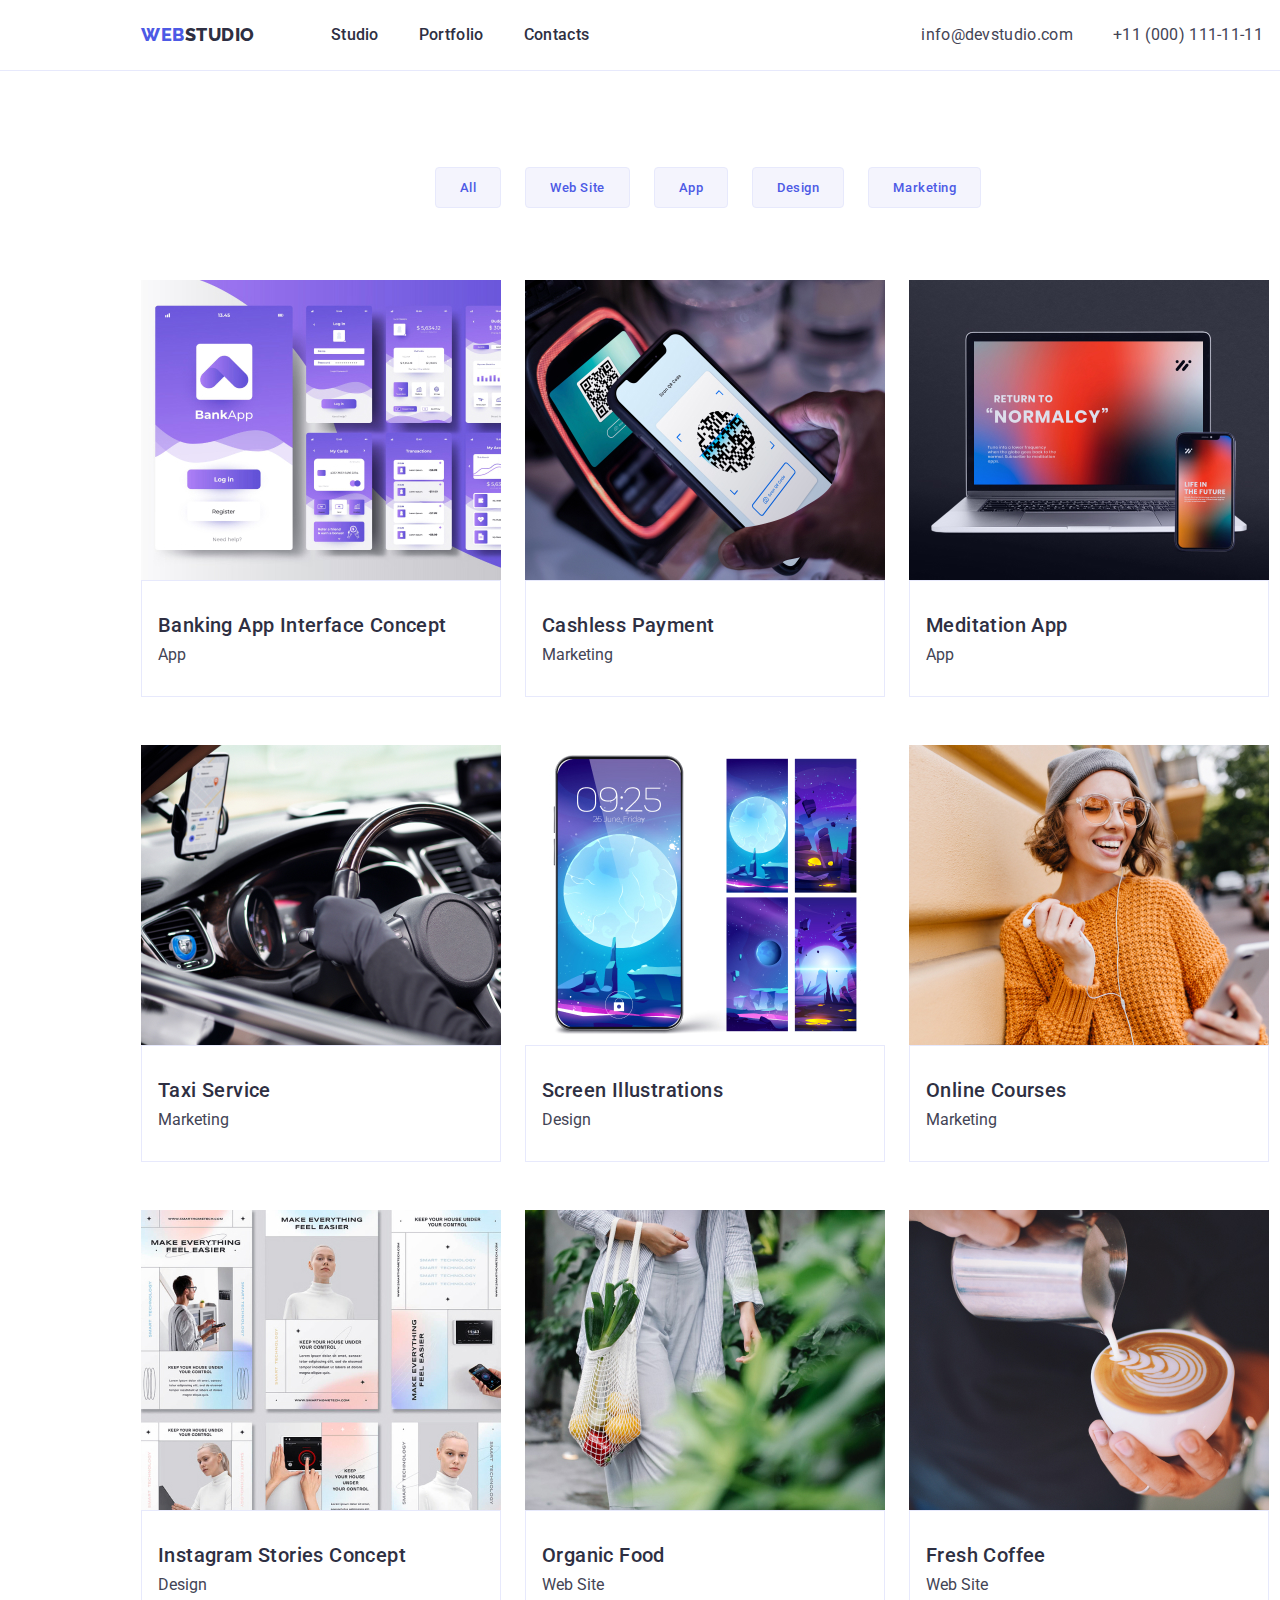
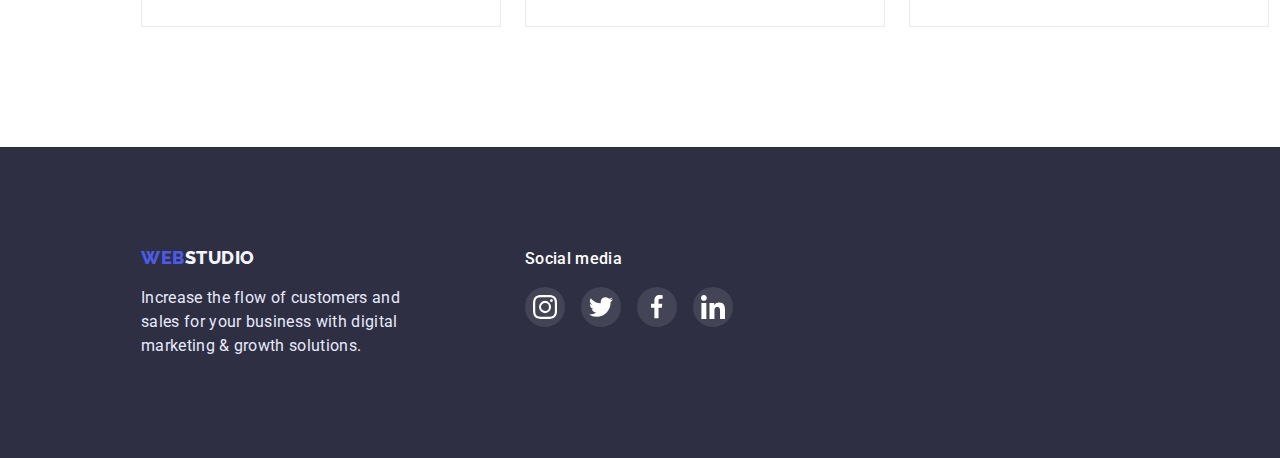
==== portfolio.html @ 877e22a3 "Initial commit" ====
<!DOCTYPE html>
<html lang="en">
<head>
    <meta charset="UTF-8">
    <meta http-equiv="X-UA-Compatible" content="IE=edge">
    <meta name="viewport" content="width=device-width, initial-scale=1.0">
    <link rel="stylesheet" href="https://cdnjs.cloudflare.com/ajax/libs/modern-normalize/1.1.0/modern-normalize.min.css" integrity="sha512-wpPYUAdjBVSE4KJnH1VR1HeZfpl1ub8YT/NKx4PuQ5NmX2tKuGu6U/JRp5y+Y8XG2tV+wKQpNHVUX03MfMFn9Q==" crossorigin="anonymous" referrerpolicy="no-referrer" />
    <link rel="preconnect" href="https://fonts.googleapis.com">
    <link rel="preconnect" href="https://fonts.gstatic.com" crossorigin>
    <link href="https://fonts.googleapis.com/css2?family=Raleway:wght@800&family=Roboto:wght@400;500;700;900&display=swap" rel="stylesheet">
    <link rel="stylesheet" href="./css/style.css">
    <title>Portfolio</title>
</head>
<body>
  <header class="header">
    <div class="container nav-container">
      <nav class="navigation">
          <a href="./index.html" class="header-logo link">Web<span class="logo-color">Studio</span></a>
          <ul class="header-list list">
            <li class="list-item"><a class="list-link text-16 link" href="./index.html">Studio</a></li>
            <li class="list-item"><a class="list-link text-16 link" href="./portfolio.html">Portfolio</a></li>
            <li class="list-item"><a class="list-link text-16 link" href="">Contacts</a></li>
          </ul>
        </nav>
        <address class="address">
          <ul class=" address-list list">
            <li class="address-contact"><a class="address-link text-16 link" href="mailto:info@devstudio.com">info@devstudio.com</a></li>
            <li class="address-contact"><a class="address-link text-16 link" href="tel:+110001111111">+11 (000) 111-11-11</a></li>
          </ul>
        </address>
      </div> 
  </header>
      <main class="main">
        <section class="section-portfolio">
          <div class="container">
            <h1 class="section-title" hidden>section-title</h1>
            <ul class="list button-list">
                <li class="button-item"><button class="filter-btn" type="button">All</button></li>
                <li class="button-item"><button class="filter-btn" type="button">Web Site</button></li>
                <li class="button-item"><button class="filter-btn" type="button">App</button></li>
                <li class="button-item"><button class="filter-btn" type="button">Design</button></li>
                <li class="button-item"><button class="filter-btn" type="button">Marketing</button></li>
            </ul>
            <ul class="list-img-portfolio list">
                <li class="item-img-portfolio">
                    <a href="" class="link"><img class="img-portfolio" src="./images/portfolio-img-1.jpg" alt="Interface Concept" width="360" height="300">
                      <div class="portfolio-text">
                        <h2 class="title-under-img">Banking App Interface Concept</h2>
                        <p class="paragraf-under-img">App</p>
                      </div>
                    </a>
                </li>
                <li class="item-img-portfolio">
                    <a href="" class="link"><img class="img-portfolio" src="./images/portfolio-img-2.jpg" alt="Cashless Payment" width="360" height="300">
                      <div class="portfolio-text">
                        <h2 class="title-under-img">Cashless Payment</h2>
                        <p class="paragraf-under-img">Marketing</p>
                      </div>
                    </a>
                </li>
                <li class="item-img-portfolio">
                    <a href="" class="link-img link"><img class="img-portfolio" src="./images/portfolio-img-3.jpg" alt="Meditaion App" width="360" height="300">
                      <div class="portfolio-text">
                        <h2 class="title-under-img">Meditation App</h2>
                        <p class="paragraf-under-img">App</p>
                      </div>
                    </a>
                </li>
                <li class="item-img-portfolio">
                    <a href="" class="link-img link"><img class="img-portfolio" src="./images/portfolio-img-4.jpg" alt="Taxi Service" width="360" height="300">
                      <div class="portfolio-text">
                        <h2 class="title-under-img">Taxi Service</h2>
                        <p class="paragraf-under-img">Marketing</p>
                      </div>
                    </a>
                </li>
                <li class="item-img-portfolio">
                    <a href="" class="link-img link"><img class="img-portfolio" src="./images/portfolio-img-5.jpg" alt="Screen Illustrations" width="360" height="300">
                      <div class="portfolio-text">
                        <h2 class="title-under-img">Screen Illustrations</h2>
                        <p class="paragraf-under-img">Design</p>
                      </div>
                    </a>
                </li>
                <li class="item-img-portfolio">
                    <a href="" class="link-img link"><img class="img-portfolio" src="./images/portfolio-img-6.jpg" alt="Online Courses" width="360" height="300">
                      <div class="portfolio-text">
                        <h2 class="title-under-img">Online Courses</h2>
                        <p class="paragraf-under-img">Marketing</p>
                      </div>
                    </a>
                </li>
                <li class="item-img-portfolio">
                    <a href="" class="link-img link"><img class="img-portfolio" src="./images/portfolio-img-7.jpg" alt="Stories Concept" width="360" height="300">
                      <div class="portfolio-text">
                        <h2 class="title-under-img">Instagram Stories Concept</h2>
                        <p class="paragraf-under-img">Design</p>
                      </div>
                    </a>
                </li>
                <li class="item-img-portfolio">
                    <a href="" class="link-img link"><img class="img-portfolio" src="./images/portfolio-img-8.jpg" alt="Food" width="360" height="300">
                      <div class="portfolio-text">
                        <h2 class="title-under-img">Organic Food</h2>
                        <p class="paragraf-under-img">Web Site</p>
                      </div>
                    </a>
                </li>
                <li class="item-img-portfolio">
                    <a href="" class="link-img link"><img class="img-portfolio" src="./images/portfolio-img-9.jpg" alt="Coffee" width="360" height="300">
                      <div class="portfolio-text">
                        <h2 class="title-under-img">Fresh Coffee</h2>
                        <p class="paragraf-under-img">Web Site</p>
                      </div>
                    </a>
                </li>
            </ul>
          </div>
        </section>
      </main>
      <footer class="footer">
        <div class="container footer-container">
          <div class="footer-text-container">
            <a href="./index.html" class="footer-logo link">Web<span class="logo-color-footer">Studio</span></a>
            <p class="footer-text">
              Increase the flow of customers and sales for your business with digital
              marketing & growth solutions.
            </p>
          </div>
          <div class="footer-soc">
            <p class="footer-text-soc">Social media</p>
            <ul class="footer-soc-list list">
              <li class="footer-soc-item">
                <a href="" class="footer-soc-link link">
                  <svg class="footer-svg" width="24" height="24">
                    <use href="./images/symbol.svg#icon-instagram-2"></use>
                  </svg>
                </a>
              </li>
              <li class="footer-soc-item">
                <a href="" class="footer-soc-link link">
                  <svg class="footer-svg" width="24" height="24">
                    <use href="./images/symbol.svg#icon-twitter-1"></use>
                  </svg>
                </a>
              </li>
              <li class="footer-soc-item">
                <a href="" class="footer-soc-link link">
                  <svg class="footer-svg" width="24" height="24">
                    <use href="./images/symbol.svg#icon-facebook-1"></use>
                  </svg>
                </a>
              </li>
              <li class="footer-soc-item">
                <a href="" class="footer-soc-link link">
                  <svg class="footer-svg" width="24" height="24">
                    <use href="./images/symbol.svg#icon-linkedin-1"></use>
                  </svg>
                </a>
              </li>
            </ul>
          </div>
        </div>
      </footer>
</body>
</html>
---- css/style.css ----
:root{
    --color:white;
    --color-cloud:#F4F4FD;
    --color-web-plus-button:#4D5AE5;
    --background-color:#2E2F42;
    --color-navy-blue:#2E2F42;
    --color-slate:#434455;
    --color-footer:#E7E9FC;
    --color-hover:#404BBF;
}

::before, ::after{
    box-sizing: border-box;
}

p,h1,h2,h3,h4,h5,h6{
    margin: 0;
}

ul{
    margin: 0;
    padding-left: 0;
}

body{
    margin: 0;
    padding: 0;
    font-family: 'Roboto', sans-serif;
    color: var(--color-slate);
    background-color: var(--color);
    font-weight: 400;
}

.list{
    list-style: none;
}

.link{
    text-decoration: none;
}

.text-16{
    font-size: 16px;
    line-height: 1.5;
    letter-spacing: 0.02em;
}

.container{
    width: 1158px;
    margin: 0 auto;
    padding: 0 15px;
}

img{
    display: block;
}

.main{
    width: 1440px;
}

.section{
    padding-top: 120px;
    padding-bottom: 120px;
}
/* _________________HEADER__________________ */

.header{
    width: 1440px;
    border-bottom: 1px solid #E7E9FC;
}

.nav-container{
    height: 70px;
    display: flex;
    align-items: center;
}

.navigation {
    display: flex;
    font-weight: 500;
    line-height: 1.17;
    letter-spacing: 0.03em;
    align-items: center;
    margin-right: 332px;
}

.header-logo {
    color: var(--color-web-plus-button);
    font-family: 'Raleway', sans-serif;
    font-weight: 800;
    font-size: 18px;
    letter-spacing: 0.03em;
    text-transform: uppercase;
    margin-right: 76px;
}

.logo-color {
    color: var(--color-navy-blue);
}

.header-list{
    display: flex;
}

.list-item {
    margin-right: 40px;
}

.list-item:last-child{
    margin-right: 0;
}

.list-item>.link:hover, .list-item>.link:focus{
    color: var(--color-hover);
    border-bottom: 4px #404BBF solid;           
}

.list-link {
   color: var(--color-navy-blue);
   font-weight: 500;
   padding: 20px 0 20px 0;

}

.address {
    font-style: normal;
}

.address-contact { 
    list-style: none;
    margin-right: 40px;
}

.address-contact:last-child{
    margin-right: 0;
}

.address-contact>.link:hover, .address-contact>.link:focus{
    color: var(--color-hover);
}

.address-list{
    display: flex;
}

.address-link{
    color: var(--color-slate);
}

/* _________________________hero_____________ */
.hero {
    background-color: var(--background-color);
    padding: 188px 0;
    background-image: linear-gradient(rgba(46, 47, 66, 0.7), rgba(46, 47, 66, 0.7)) ,url(../images/hero-bg.jpg);
    background-position: center;
    background-repeat: no-repeat;
    background-size: 1440px;
}

.hero-container{

}

.hero-text {
    color: var(--color);
    font-weight: 700;
    font-size: 56px;
    line-height: 1.07;
    letter-spacing: 0.02em;
    text-align: center;
    width: 496px;
    height: 120px;
    margin: 0 auto;

}

.button-order {
    background-color: var(--color-web-plus-button);
    color: var(--color);
    font-weight: 500;
    letter-spacing: 0.04em;
    font-family: 'Roboto', sans-serif;
    margin: 48px auto;
    display: block;
    width: 169px;
    height: 56px;
    border: 0px;
    border-radius: 4px;
    margin-bottom: 0;
}

.button-order:hover, .button-order:focus{
    background-color: var(--color-hover);
    cursor: pointer;
}

/* ________________Tech_____________________ */

.tech {
}

.tech-container{
}

.tech-list {
}

.tech-list-item {
    list-style: none;
    display: inline-block;
    width: 260px;
    margin: 0 24px 0 0;
}

.tech-list-item:last-child{
    margin: 0 0 0 0;
}

.tech-icon{
    width: 100%;
    height: 112px;
    background-color: var(--color-cloud);
    margin-bottom: 8px;
    display: flex;
    align-items: center;
    justify-content: center;
}


.tech-logo {
    font-weight: 500;
    font-size: 20px;
    letter-spacing: 0.02em;
    line-height: 1.2;
    color: var(--color-navy-blue);
}

.tech-content {
    height: 104px;
    width: 264px;
}

/* ________________________ what-are-we-doing____________________ */

section.what-are-we-doing {
 padding-top: 0;
}



.section-title {
    font-weight: 700;
    font-size: 36px;
    letter-spacing: 0.02em;
    line-height: 1.11;
    text-transform: capitalize;
    text-align: center;
    color: var(--color-navy-blue);
    margin-bottom: 72px;
}

.gallery{
    width: 1140px;
    padding: 0;
}

.gallery-list {
    list-style: none;
    display: inline-block;
    text-align: center;
    margin: 0 24px 0 0;
}

.gallery-list:last-child{
    margin: 0 0 0 0;
}

/* ______________OUR TEAM____________________ */

.our-team {
    background-color:  #F4F4FD;
}

.our-team-container{
}

.team-list {
    padding: 0;
    margin-top: 72px;
    display: flex;
}

.team-item {
    list-style: none;
    margin: 0 24px 0 0;
    background-color: #ffffff;
    height: 428px;
    box-shadow: 0px 1px 6px rgba(46, 47, 66, 0.08), 0px 1px 1px rgba(46, 47, 66, 0.16), 0px 2px 1px rgba(46, 47, 66, 0.08);
    border-radius: 0px 0px 4px 4px;
    order: 0;
    flex-grow: 0;
    z-index: 0;
}


.team-item:last-child{
    margin: 0 0 0 0;
}

.team-text{
    padding: 32px 16px;
}

.position-work{
    margin-bottom: 8px;
}

.team-soc-list {
    display: flex;
    align-items: center;
    justify-content: center;
    gap: 24px;
}

.team-soc-item {
    width: 40px;
    height: 40px;
    background-color: var(--color-web-plus-button);
    border: none;
    border-radius: 50%;
}

.team-soc-item:is(:hover, :focus){
    background-color: #404BBF;
}

.team-soc-link {
    width: 40px;
    height: 40px;
    display: flex;
    align-items: center;
    justify-content: center;
    border: none;
    border-radius: 50%;
}

.team-soc-svg {
    fill: #FFFFFF;
}

.team-soc-icon {
}

.person-name {
    font-weight: 500;
    font-size: 20px;
    text-align: center;
    letter-spacing: 0.02em;
    line-height: 1.2;
    color: var(--color-navy-blue);
    margin-bottom: 8px;   
}

.position-work {
    text-align: center;
}

/* __________FOOTER_______________ */

.footer{
    background-color: var(--color-navy-blue);
    padding-top: 100px;
    padding-bottom: 100px;
    width: 1440px;
}

.footer-container{
    display: flex;
    gap: 120px;
}

.footer-logo {
    color: var(--color-web-plus-button);
    font-family: 'Raleway', sans-serif;
    font-weight: 800;
    font-size: 18px;
    line-height: 1.17;
    letter-spacing: 0.03em;
    text-decoration: none;
    text-transform: uppercase;
}

.logo-color-footer {
    color: var(--color-cloud);
}

.footer-text{
    margin-top: 17.5px;
    width: 264px;
    height: 72px;
    font-size: 16px;
    line-height: 1.5;
    letter-spacing: 0.02em;
    color: var(--color-footer);
}



.footer-soc {
    
}

.footer-text-soc {
    font-weight: 500;
    font-size: 16px;
    line-height: 1.5;
    letter-spacing: 0.02em;
    color: #FFFFFF;
    margin-bottom: 16px;
    }

.footer-soc-list {
display: flex;
gap: 16px;
}

.footer-soc-item {
    width: 40px;
    height: 40px;
}

.footer-soc-link {
    width: 40px;
    height: 40px;
    display: flex;
    align-items: center;
    justify-content: center;
    background-color: rgba(255, 255, 255, 0.1);
    border: none;
    border-radius: 50%;;
}

.footer-soc-link:is(:hover, :focus){
    background-color: #31D0AA;

}

.footer-svg {
    fill: #FFFFFF;
}


/* _______________________ Customers ____________________ */


.customers {
    padding-top: 132px;
    padding-bottom: 120px;
}

.customers-list {
    display: flex;
    align-items: center;
    justify-content: center;
    gap: 24px;
}

.customers-item {
    width: 168px;
    height: 88px;

}

.customers-link {
    width: 168px;
    height: 88px;
    display: flex;
    align-items: center;
    justify-content: center;
    border: 1px solid #8E8F99;
    border-radius: 4px;
    fill: #8E8F99;
}

.customers-link:hover,
.customers-link:focus {
    border: 1px solid #404BBF;
}

.customers-link:hover,
.customers-link:focus > .customers-svg{
    fill:#404BBF;
}





/* Portfolio */

.section-portfolio{
    padding-top: 96px;
    padding-bottom: 120px;
}

.button-list{
    display: flex;
    margin-bottom: 72px;
    justify-content: center;
}

.button-item{
    margin-right: 24px;

}

.filter-btn:is(:hover, :focus){
    border: 1px solid #404BBF;
    border-radius: 4px;
    box-shadow: 0px 3px 1px rgba(0, 0, 0, 0.1), 0px 2px 1px rgba(0, 0, 0, 0.08), 0px 2px 2px rgba(0, 0, 0, 0.12);
}

.list-img-portfolio{
    display: flex;
    flex-wrap: wrap;
}

.item-img-portfolio{
    width: 360px;
    margin-right: 24px;
    margin-bottom: 48px;
}

.img-portfolio{
    width: 360px;
    height: 300px;
}

.item-img-portfolio:nth-child(3n){
    margin-right: 0;
}

.item-img-portfolio:nth-last-child(-n + 3){
    margin-bottom: 0;
}

.filter-btn{
    font-family: "Roboto", sans-serif;
    font-weight: 500;
    letter-spacing: 0.04em;
    background-color: var(--color-cloud);
    color: var(--color-web-plus-button);
    padding: 12px 24px;
    border: 1px solid #E7E9FC;
    border-radius: 4px;
    
}

.buttno-item:last-child{
    margin-right: 0;
}

.filter-btn:hover, .filter-btn:focus{
    color: #ffffff;
    background-color: var(--color-hover);
    cursor: pointer;
}

.portfolio-text{
    border: 1px solid #E7E9FC;
    padding: 32px 16px;
}

.item-img-portfolio:is(:hover, :focus){
    box-shadow: 0px 1px 6px rgba(46, 47, 66, 0.08), 0px 1px 1px rgba(46, 47, 66, 0.16), 0px 2px 1px rgba(46, 47, 66, 0.08);
}

.title-under-img{
    font-weight: 500;
    font-size: 20px;
    line-height: 1.2;
    letter-spacing: 0.02em;
    color: var(--color-navy-blue);
    margin-bottom: 8px;
}


.paragraf-under-img{
    color: var(--color-slate);

}

.footer-portfolio{

}
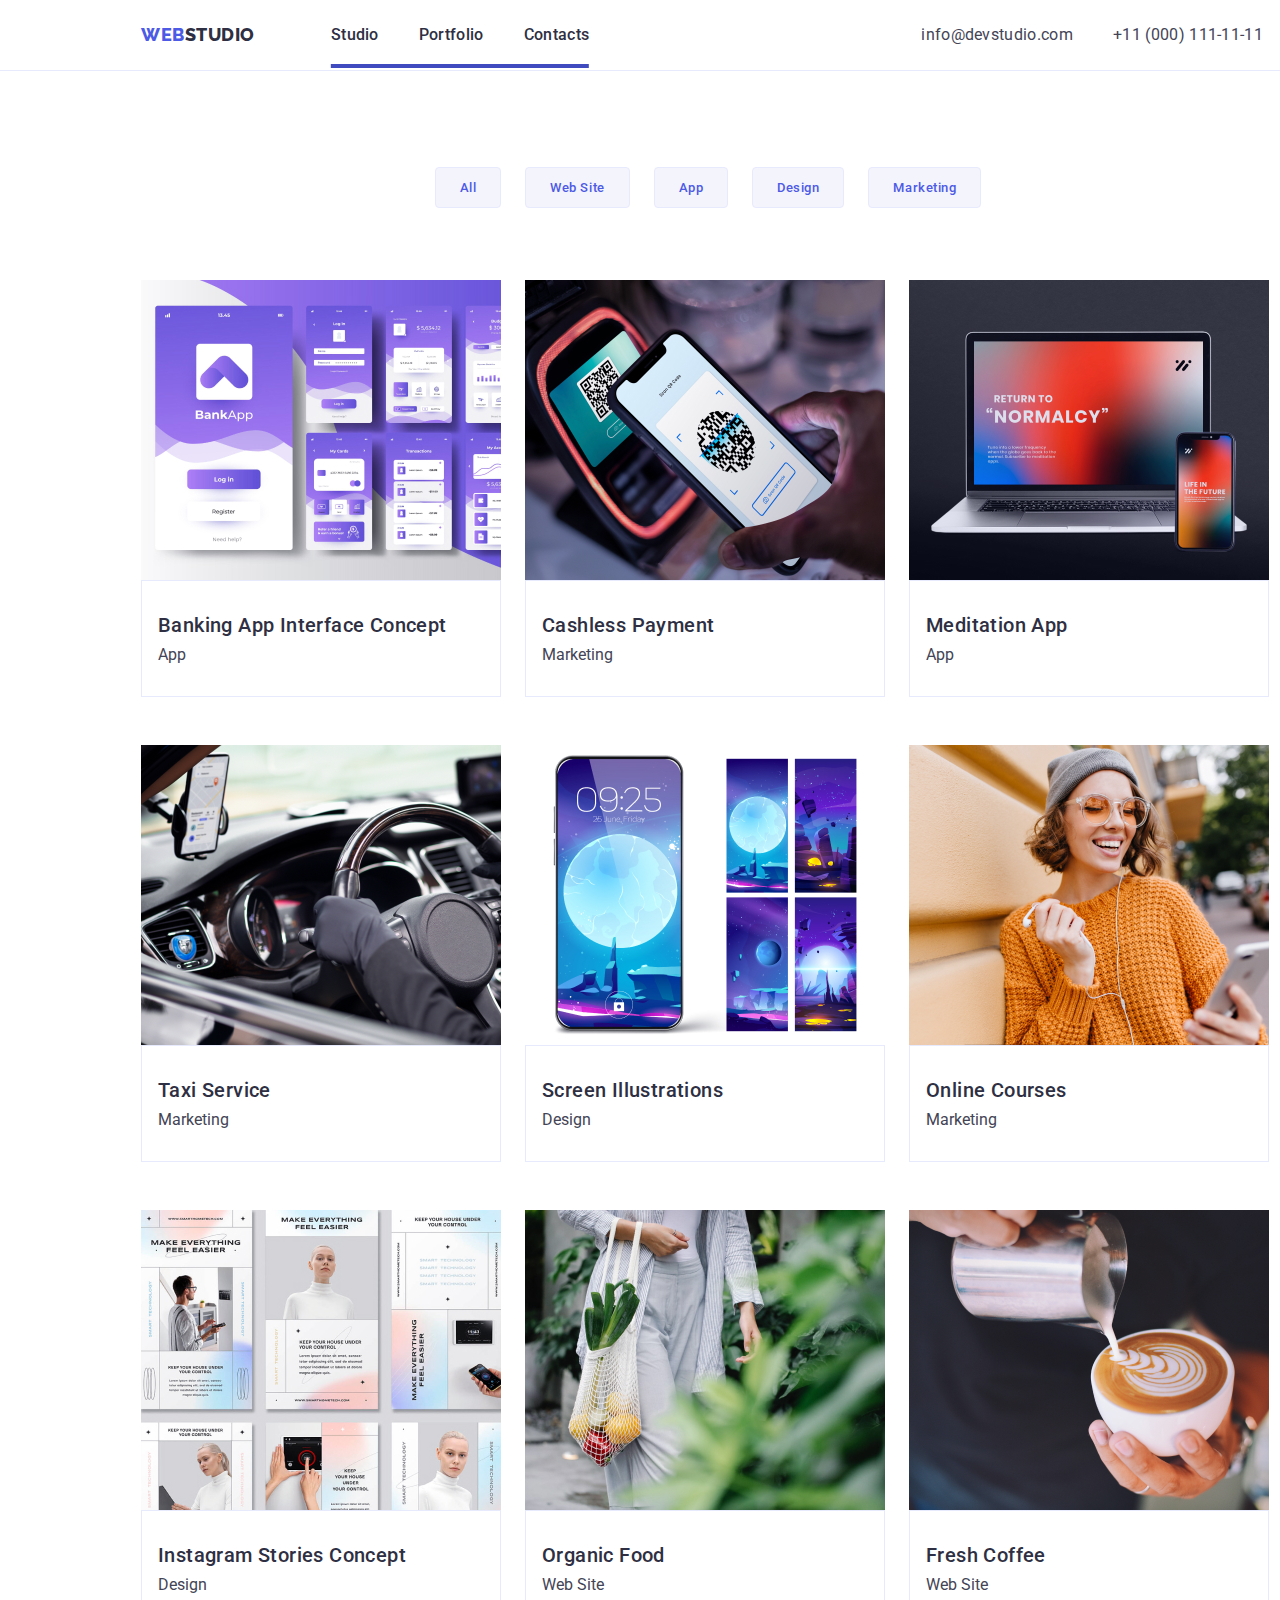
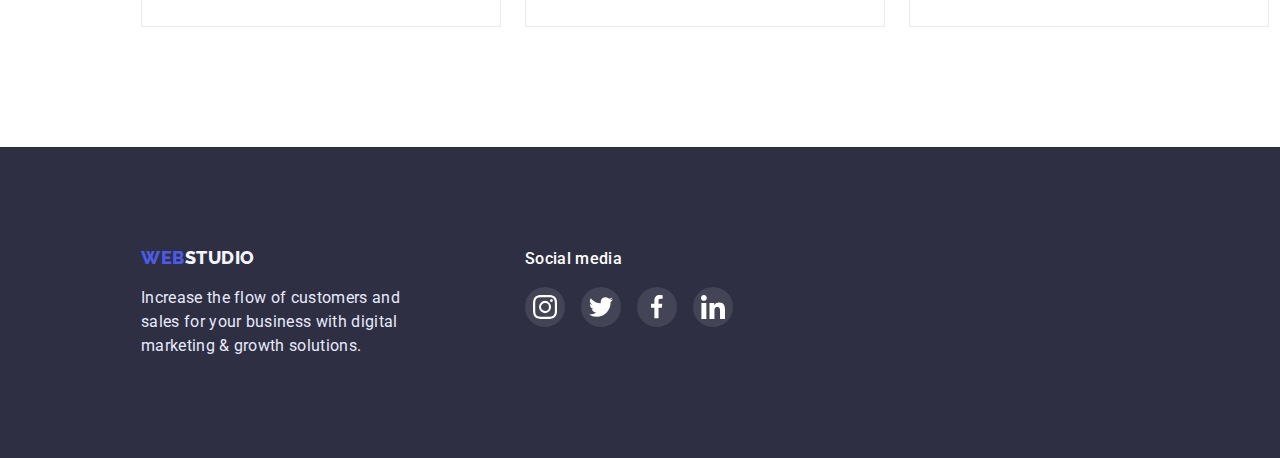
==== commit 333d7b41: "dont work active menu item" ====
--- a/portfolio.html
+++ b/portfolio.html
@@ -18,7 +18,7 @@
           <a href="./index.html" class="header-logo link">Web<span class="logo-color">Studio</span></a>
           <ul class="header-list list">
             <li class="list-item"><a class="list-link text-16 link" href="./index.html">Studio</a></li>
-            <li class="list-item"><a class="list-link text-16 link" href="./portfolio.html">Portfolio</a></li>
+            <li class="list-item"><a class="list-link text-16 link curent-link" href="./portfolio.html">Portfolio</a></li>
             <li class="list-item"><a class="list-link text-16 link" href="">Contacts</a></li>
           </ul>
         </nav>
@@ -43,15 +43,27 @@
             </ul>
             <ul class="list-img-portfolio list">
                 <li class="item-img-portfolio">
-                    <a href="" class="link"><img class="img-portfolio" src="./images/portfolio-img-1.jpg" alt="Interface Concept" width="360" height="300">
-                      <div class="portfolio-text">
-                        <h2 class="title-under-img">Banking App Interface Concept</h2>
-                        <p class="paragraf-under-img">App</p>
-                      </div>
-                    </a>
-                </li>
-                <li class="item-img-portfolio">
-                    <a href="" class="link"><img class="img-portfolio" src="./images/portfolio-img-2.jpg" alt="Cashless Payment" width="360" height="300">
+                  <a href="" class="link">
+                    <div class="overlay-top-block">
+                      <div class="overlay-block">
+                        <p>14 Stylish and User-Friendly App Design Concepts · Task Manager App · Calorie Tracker App · Exotic Fruit Ecommerce App · Cloud Storage App</p>
+                      </div>
+                      <img class="img-portfolio" src="./images/portfolio-img-1.jpg" alt="Interface Concept" width="360" height="300">
+                    </div>
+                    <div class="portfolio-text">
+                      <h2 class="title-under-img">Banking App Interface Concept</h2>
+                      <p class="paragraf-under-img">App</p> 
+                    </div>
+                  </a> 
+                </li>
+                <li class="item-img-portfolio">
+                    <a href="" class="link">
+                      <div class="overlay-top-block">
+                        <div class="overlay-block">
+                          <p>14 Stylish and User-Friendly App Design Concepts · Task Manager App · Calorie Tracker App · Exotic Fruit Ecommerce App · Cloud Storage App</p>
+                        </div>
+                        <img class="img-portfolio" src="./images/portfolio-img-2.jpg" alt="Interface Concept" width="360" height="300">
+                      </div>
                       <div class="portfolio-text">
                         <h2 class="title-under-img">Cashless Payment</h2>
                         <p class="paragraf-under-img">Marketing</p>
@@ -59,7 +71,14 @@
                     </a>
                 </li>
                 <li class="item-img-portfolio">
-                    <a href="" class="link-img link"><img class="img-portfolio" src="./images/portfolio-img-3.jpg" alt="Meditaion App" width="360" height="300">
+                
+                    <a href="" class="link-img link">
+                      <div class="overlay-top-block">
+                        <div class="overlay-block">
+                          <p>14 Stylish and User-Friendly App Design Concepts · Task Manager App · Calorie Tracker App · Exotic Fruit Ecommerce App · Cloud Storage App</p>
+                        </div>
+                        <img class="img-portfolio" src="./images/portfolio-img-3.jpg" alt="Interface Concept" width="360" height="300">
+                      </div>
                       <div class="portfolio-text">
                         <h2 class="title-under-img">Meditation App</h2>
                         <p class="paragraf-under-img">App</p>
@@ -67,7 +86,13 @@
                     </a>
                 </li>
                 <li class="item-img-portfolio">
-                    <a href="" class="link-img link"><img class="img-portfolio" src="./images/portfolio-img-4.jpg" alt="Taxi Service" width="360" height="300">
+                    <a href="" class="link-img link">
+                      <div class="overlay-top-block">
+                        <div class="overlay-block">
+                          <p>14 Stylish and User-Friendly App Design Concepts · Task Manager App · Calorie Tracker App · Exotic Fruit Ecommerce App · Cloud Storage App</p>
+                        </div>
+                        <img class="img-portfolio" src="./images/portfolio-img-4.jpg" alt="Interface Concept" width="360" height="300">
+                      </div>
                       <div class="portfolio-text">
                         <h2 class="title-under-img">Taxi Service</h2>
                         <p class="paragraf-under-img">Marketing</p>
@@ -75,7 +100,13 @@
                     </a>
                 </li>
                 <li class="item-img-portfolio">
-                    <a href="" class="link-img link"><img class="img-portfolio" src="./images/portfolio-img-5.jpg" alt="Screen Illustrations" width="360" height="300">
+                   <a href="" class="link-img link">
+                    <div class="overlay-top-block">
+                      <div class="overlay-block">
+                        <p>14 Stylish and User-Friendly App Design Concepts · Task Manager App · Calorie Tracker App · Exotic Fruit Ecommerce App · Cloud Storage App</p>
+                      </div>
+                      <img class="img-portfolio" src="./images/portfolio-img-5.jpg" alt="Interface Concept" width="360" height="300">
+                    </div>
                       <div class="portfolio-text">
                         <h2 class="title-under-img">Screen Illustrations</h2>
                         <p class="paragraf-under-img">Design</p>
@@ -83,7 +114,13 @@
                     </a>
                 </li>
                 <li class="item-img-portfolio">
-                    <a href="" class="link-img link"><img class="img-portfolio" src="./images/portfolio-img-6.jpg" alt="Online Courses" width="360" height="300">
+                    <a href="" class="link-img link">
+                      <div class="overlay-top-block">
+                        <div class="overlay-block">
+                          <p>14 Stylish and User-Friendly App Design Concepts · Task Manager App · Calorie Tracker App · Exotic Fruit Ecommerce App · Cloud Storage App</p>
+                        </div>
+                        <img class="img-portfolio" src="./images/portfolio-img-6.jpg" alt="Interface Concept" width="360" height="300">
+                      </div>
                       <div class="portfolio-text">
                         <h2 class="title-under-img">Online Courses</h2>
                         <p class="paragraf-under-img">Marketing</p>
@@ -91,7 +128,13 @@
                     </a>
                 </li>
                 <li class="item-img-portfolio">
-                    <a href="" class="link-img link"><img class="img-portfolio" src="./images/portfolio-img-7.jpg" alt="Stories Concept" width="360" height="300">
+                    <a href="" class="link-img link">
+                      <div class="overlay-top-block">
+                        <div class="overlay-block">
+                          <p>14 Stylish and User-Friendly App Design Concepts · Task Manager App · Calorie Tracker App · Exotic Fruit Ecommerce App · Cloud Storage App</p>
+                        </div>
+                        <img class="img-portfolio" src="./images/portfolio-img-7.jpg" alt="Interface Concept" width="360" height="300">
+                      </div>
                       <div class="portfolio-text">
                         <h2 class="title-under-img">Instagram Stories Concept</h2>
                         <p class="paragraf-under-img">Design</p>
@@ -99,7 +142,13 @@
                     </a>
                 </li>
                 <li class="item-img-portfolio">
-                    <a href="" class="link-img link"><img class="img-portfolio" src="./images/portfolio-img-8.jpg" alt="Food" width="360" height="300">
+                    <a href="" class="link-img link">
+                      <div class="overlay-top-block">
+                        <div class="overlay-block">
+                          <p>14 Stylish and User-Friendly App Design Concepts · Task Manager App · Calorie Tracker App · Exotic Fruit Ecommerce App · Cloud Storage App</p>
+                        </div>
+                        <img class="img-portfolio" src="./images/portfolio-img-8.jpg" alt="Interface Concept" width="360" height="300">
+                      </div>
                       <div class="portfolio-text">
                         <h2 class="title-under-img">Organic Food</h2>
                         <p class="paragraf-under-img">Web Site</p>
@@ -107,7 +156,13 @@
                     </a>
                 </li>
                 <li class="item-img-portfolio">
-                    <a href="" class="link-img link"><img class="img-portfolio" src="./images/portfolio-img-9.jpg" alt="Coffee" width="360" height="300">
+                    <a href="" class="link-img link">
+                      <div class="overlay-top-block">
+                        <div class="overlay-block">
+                          <p>14 Stylish and User-Friendly App Design Concepts · Task Manager App · Calorie Tracker App · Exotic Fruit Ecommerce App · Cloud Storage App</p>
+                        </div>
+                        <img class="img-portfolio" src="./images/portfolio-img-9.jpg" alt="Interface Concept" width="360" height="300">
+                      </div>
                       <div class="portfolio-text">
                         <h2 class="title-under-img">Fresh Coffee</h2>
                         <p class="paragraf-under-img">Web Site</p>
--- a/css/style.css
+++ b/css/style.css
@@ -83,6 +83,7 @@
     letter-spacing: 0.03em;
     align-items: center;
     margin-right: 332px;
+
 }
 
 .header-logo {
@@ -101,7 +102,10 @@
 
 .header-list{
     display: flex;
-}
+    position: relative;
+}
+
+
 
 .list-item {
     margin-right: 40px;
@@ -113,9 +117,22 @@
 
 .list-item>.link:hover, .list-item>.link:focus{
     color: var(--color-hover);
-    border-bottom: 4px #404BBF solid;           
-}
-
+    border-bottom: 4px #404BBF solid;
+    transition-duration: 250ms;
+}
+.curent-link::after{
+    display: block;
+    content: "";
+    color: var(--color-hover);
+    border-bottom: 4px #404BBF solid;
+    height: 4px;
+    width: 100%;
+    padding-top: 17px;
+    position:absolute;
+    left: 50%;
+    transition: width .2s ease-in-out;
+    transform: translateX(-50%);
+}
 .list-link {
    color: var(--color-navy-blue);
    font-weight: 500;
@@ -138,6 +155,8 @@
 
 .address-contact>.link:hover, .address-contact>.link:focus{
     color: var(--color-hover);
+    transition-duration: 250ms;
+
 }
 
 .address-list{
@@ -193,6 +212,8 @@
 .button-order:hover, .button-order:focus{
     background-color: var(--color-hover);
     cursor: pointer;
+    transition-duration: 250ms;
+
 }
 
 /* ________________Tech_____________________ */
@@ -333,6 +354,8 @@
 
 .team-soc-item:is(:hover, :focus){
     background-color: #404BBF;
+    transition-duration: 250ms;
+
 }
 
 .team-soc-link {
@@ -443,7 +466,7 @@
 
 .footer-soc-link:is(:hover, :focus){
     background-color: #31D0AA;
-
+    transition-duration: 250ms;
 }
 
 .footer-svg {
@@ -486,14 +509,67 @@
 .customers-link:hover,
 .customers-link:focus {
     border: 1px solid #404BBF;
+    transition-duration: 250ms;
 }
 
 .customers-link:hover,
 .customers-link:focus > .customers-svg{
     fill:#404BBF;
-}
-
-
+    transition-duration: 250ms;
+}
+
+/* ___________MODAL____________ */
+
+.backdrop {
+    position: fixed;
+    top: 0;
+    left: 0;
+    width: 100%;
+    height: 100%;
+    background-color: rgba(46, 47, 66, 0.4);;
+}
+
+.backdrop.is-hidden {
+    opacity: 0;
+    pointer-events: none;
+}
+
+.modal-block {
+    min-width: 408px;
+    min-height: 576px;
+    background-color: #FCFCFC;
+    position: absolute;
+    top: 50%;
+    left: 50%;
+    transform: translate(-50%, -50%);
+}
+
+.button-modal-close{
+    position: absolute;
+    width: 24px;
+    height: 24px;
+    background-color: #E7E9FC;
+    border: 1px solid rgba(0, 0, 0, 0.1);
+    border-radius: 50%;
+    right: 24px;
+top: 24px;
+}
+
+.button-modal-close:is(:hover, :focus){
+    cursor: pointer;
+    transition-duration: 250ms;
+}
+
+.modal-svg {
+    position: absolute;
+    top: 50%;
+    left: 50%;
+    transform: translate(-50%, -50%);
+}
+
+.data-modal-close {
+
+}
 
 
 
@@ -519,6 +595,7 @@
     border: 1px solid #404BBF;
     border-radius: 4px;
     box-shadow: 0px 3px 1px rgba(0, 0, 0, 0.1), 0px 2px 1px rgba(0, 0, 0, 0.08), 0px 2px 2px rgba(0, 0, 0, 0.12);
+    transition-duration: 250ms;
 }
 
 .list-img-portfolio{
@@ -530,11 +607,44 @@
     width: 360px;
     margin-right: 24px;
     margin-bottom: 48px;
-}
-
-.img-portfolio{
+
+}
+
+.overlay-top-block{
+    position: relative;
+    overflow: hidden;
+    display: block;
     width: 360px;
     height: 300px;
+}
+
+.overlay-top-block:hover .overlay-block {
+    transform: translatey(0);
+  }
+  
+.overlay-block{
+    position: absolute;
+    top: 0;
+    left: 0;
+    width: 100%;
+    height: 100%;
+    background-color: #3f51b5;
+    transform: translatey(101%);
+    transition: transform 250ms ease;
+    padding: 40px 32px;
+}
+  
+.overlay-block > p {
+    color: #fff;
+    padding: 10px;
+    margin: 0;
+    font-size: 18px;
+}
+  
+
+
+.img-portfolio{
+
 }
 
 .item-img-portfolio:nth-child(3n){
@@ -565,6 +675,7 @@
     color: #ffffff;
     background-color: var(--color-hover);
     cursor: pointer;
+    transition-duration: 250ms;
 }
 
 .portfolio-text{
@@ -574,6 +685,7 @@
 
 .item-img-portfolio:is(:hover, :focus){
     box-shadow: 0px 1px 6px rgba(46, 47, 66, 0.08), 0px 1px 1px rgba(46, 47, 66, 0.16), 0px 2px 1px rgba(46, 47, 66, 0.08);
+    transition-duration: 250ms;
 }
 
 .title-under-img{
